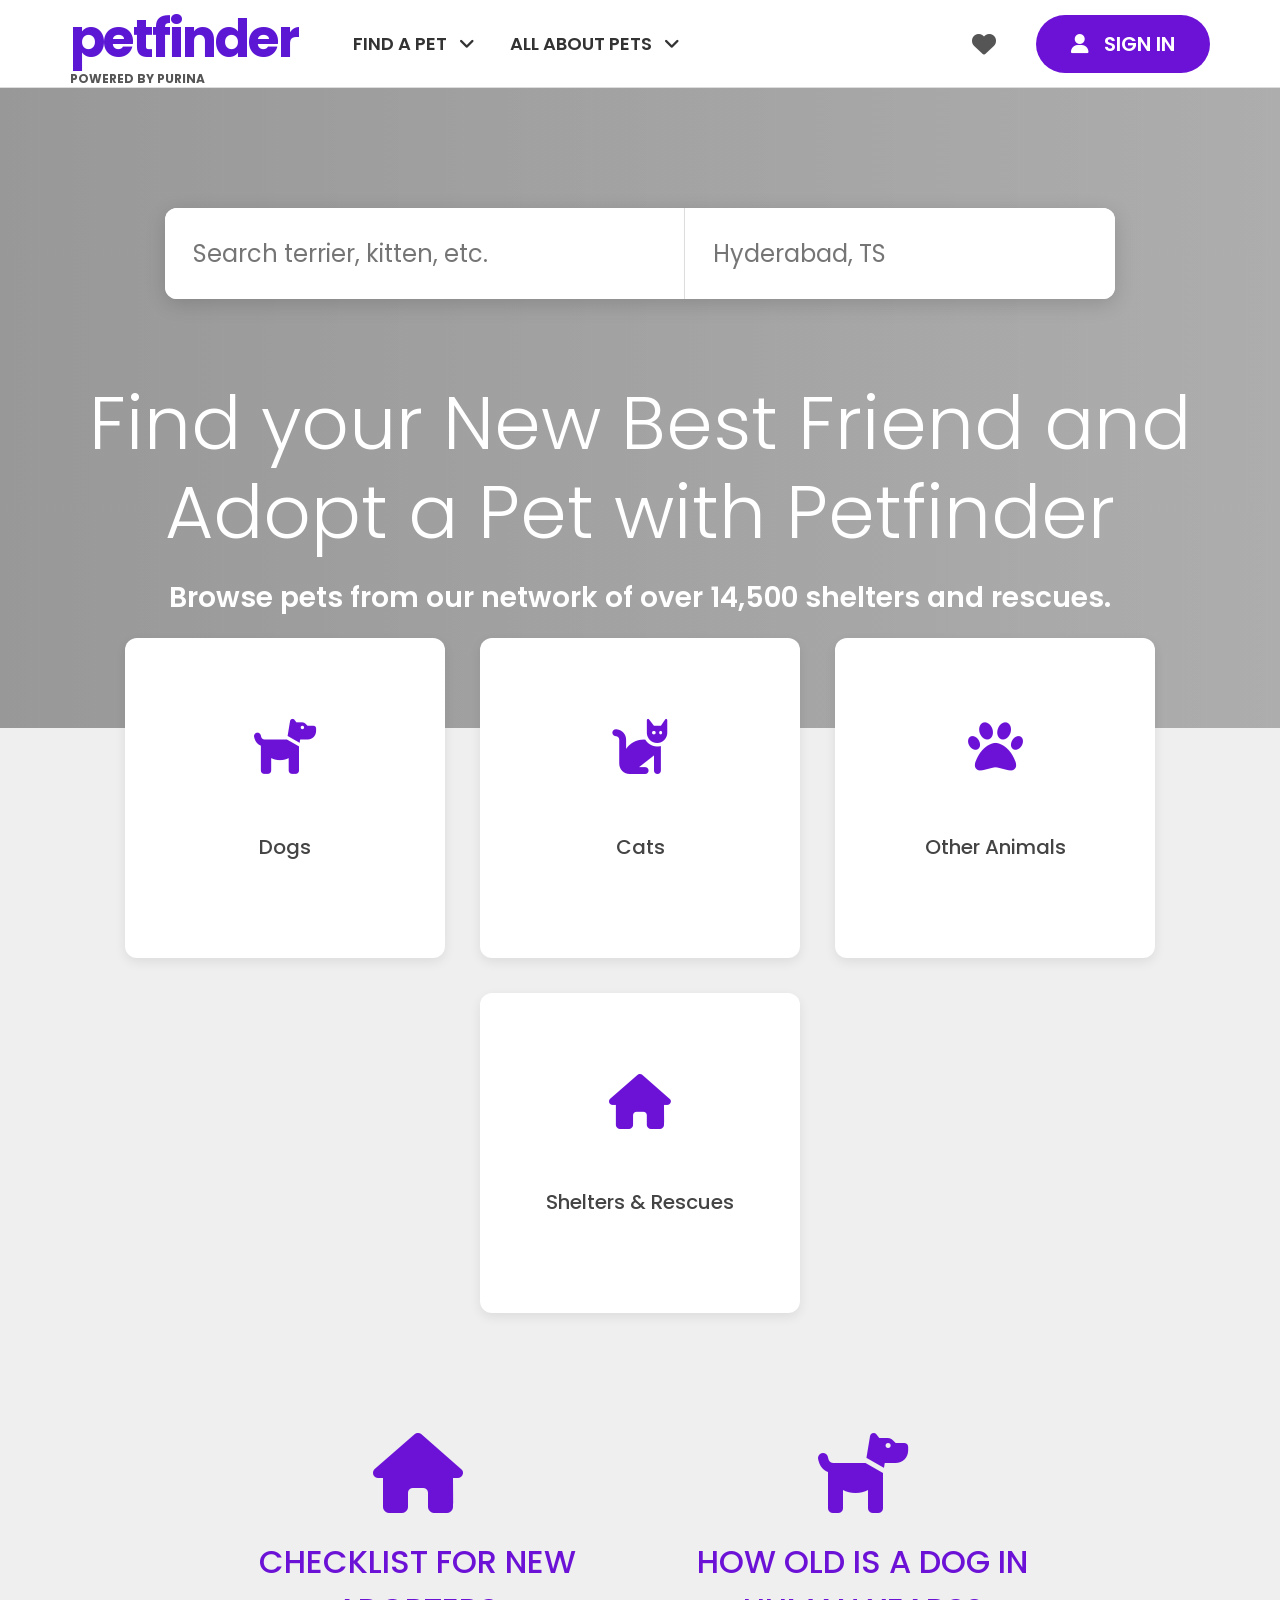
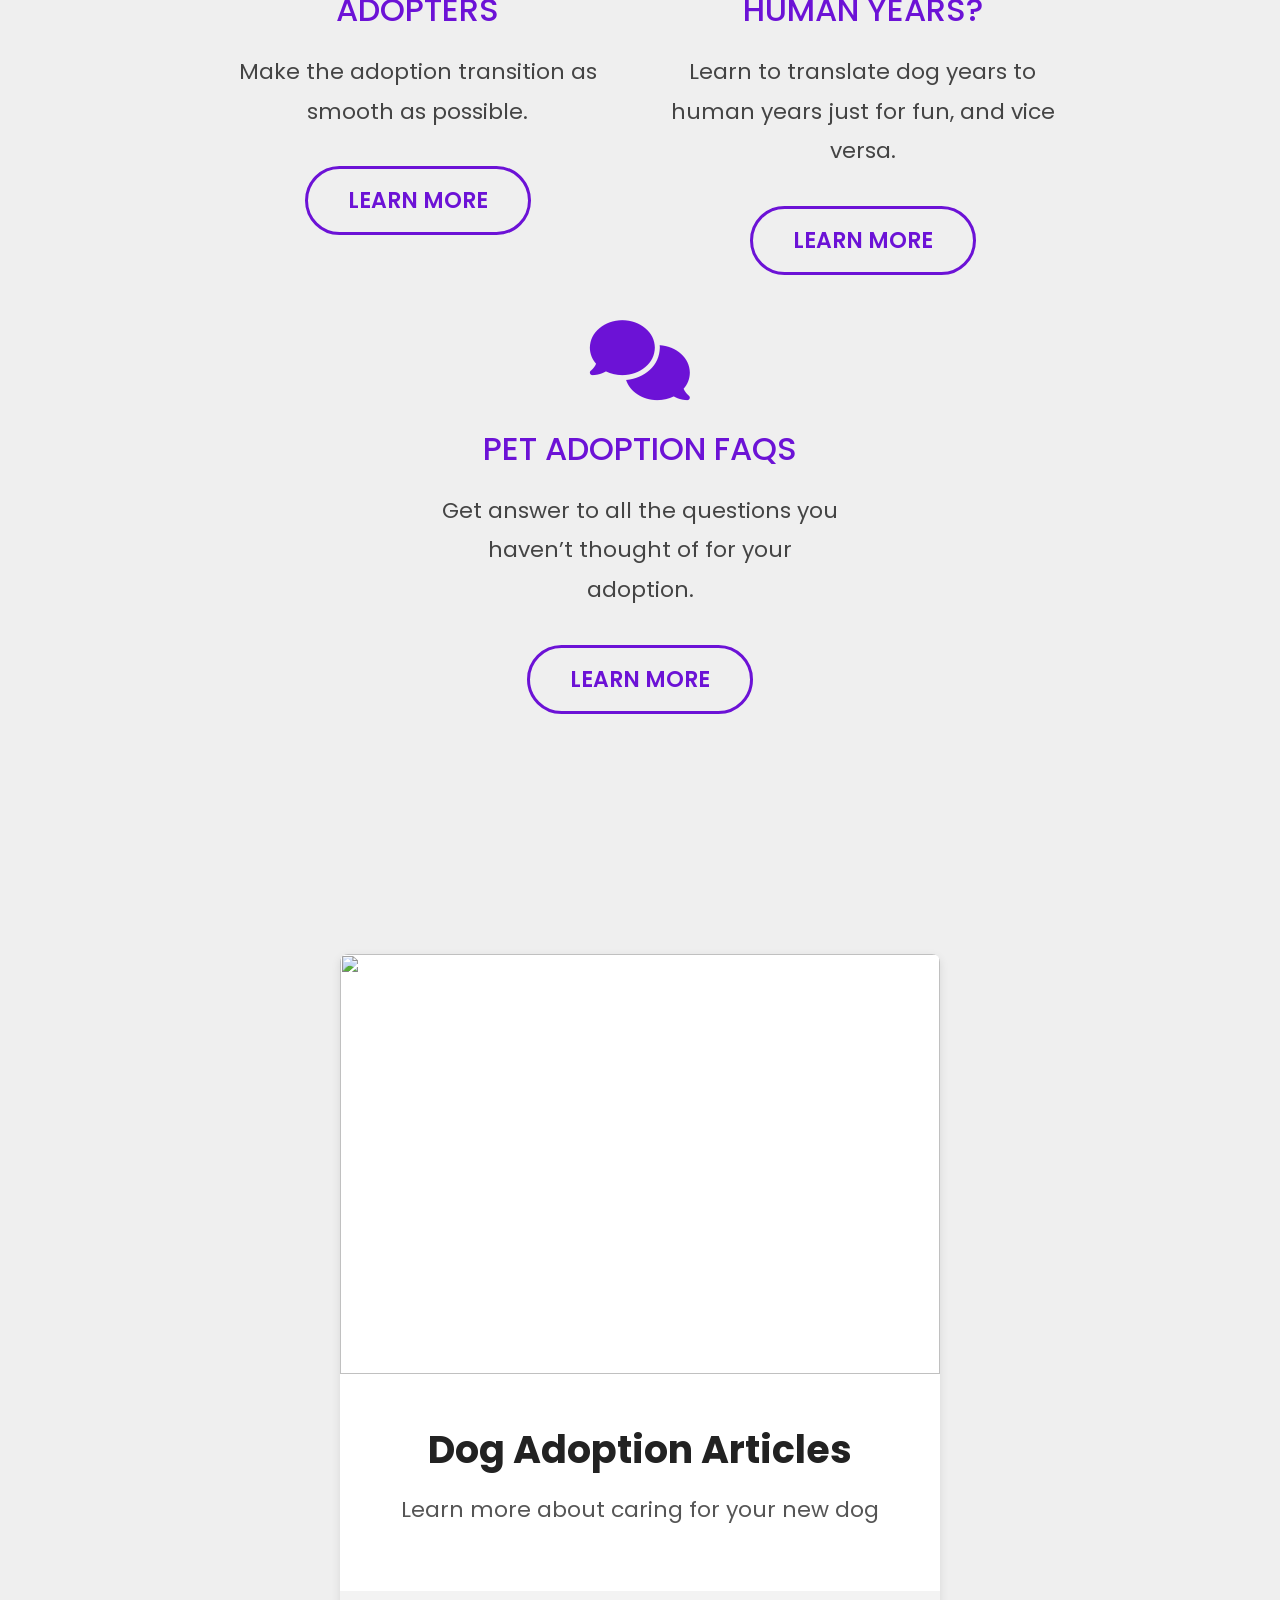
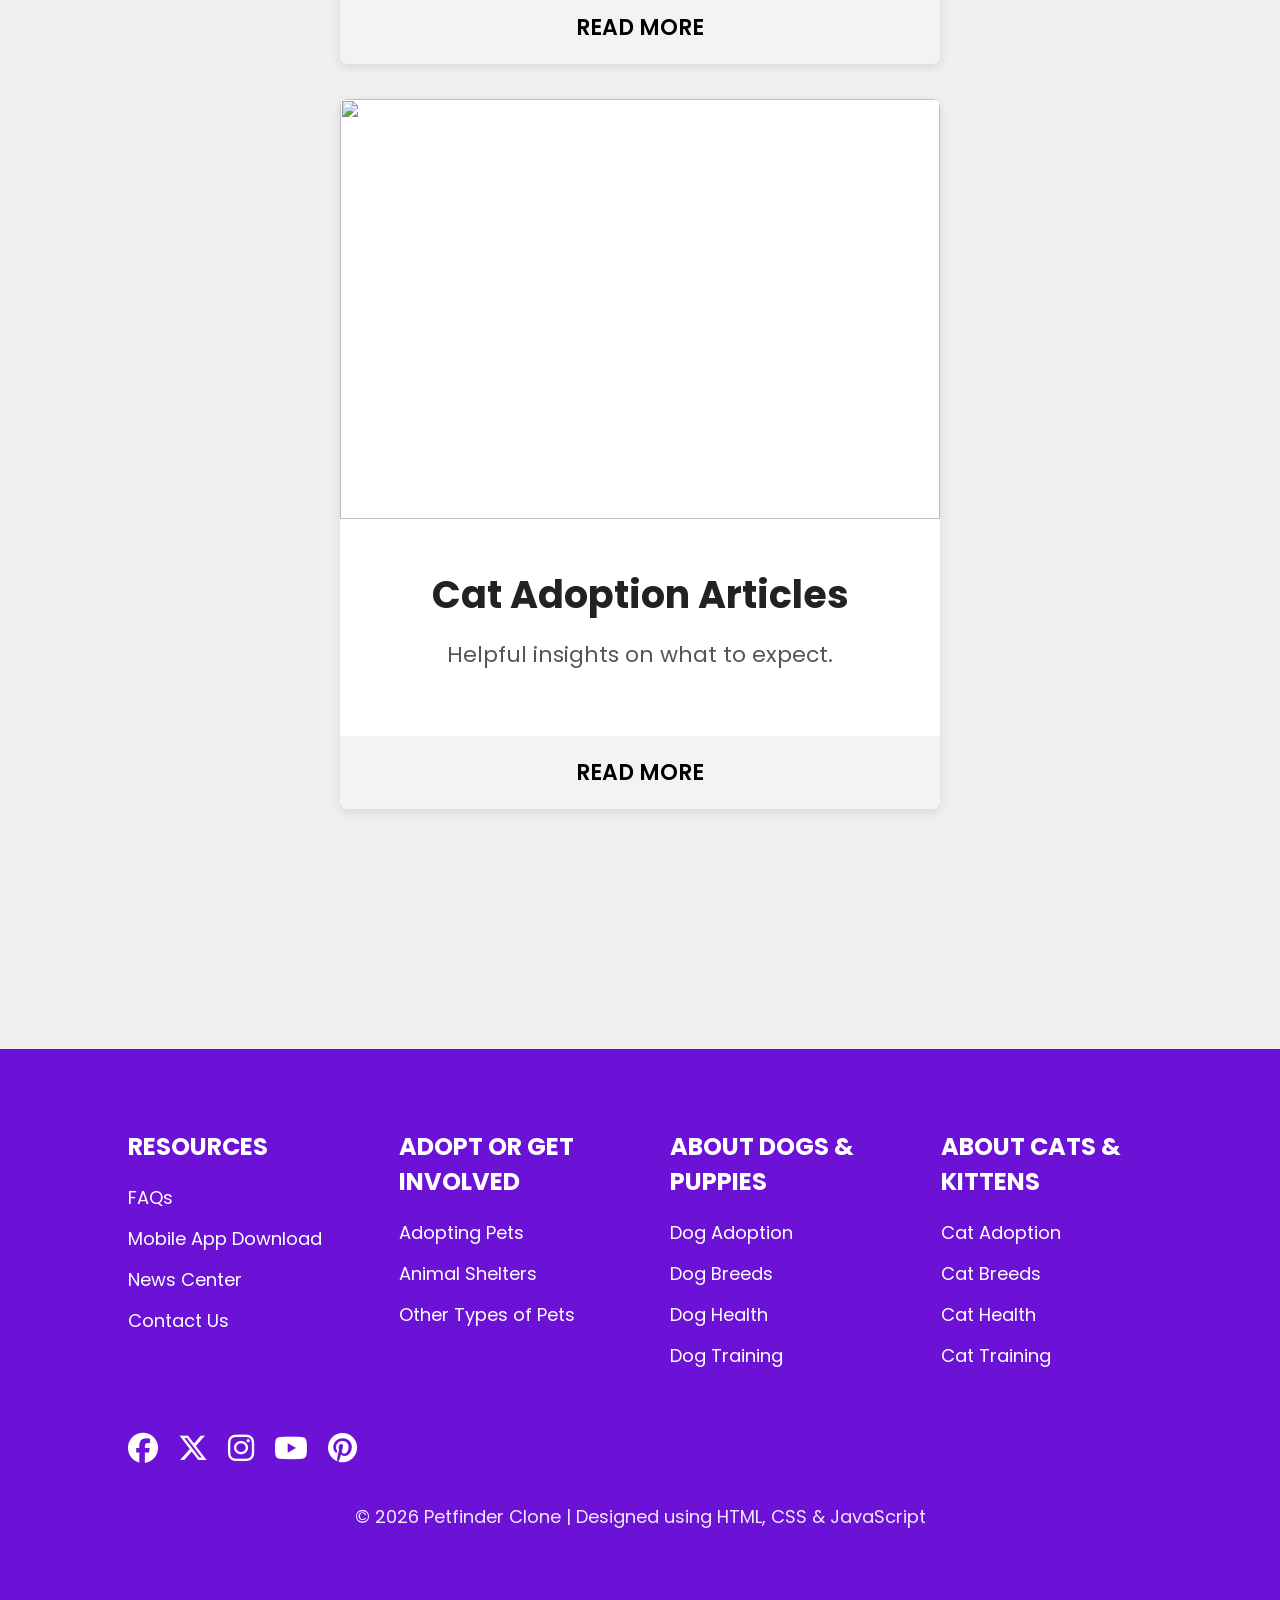
==== index.html @ 01333b32 "Add files via upload" ====
<!DOCTYPE html>
<html lang="en">
<head>
  <meta charset="UTF-8" />
  <meta name="viewport" content="width=device-width, initial-scale=1.0"/>
  <title>PetFinder Clone</title>

  <!-- Google Font -->
  <link rel="preconnect" href="https://fonts.googleapis.com">
  <link rel="preconnect" href="https://fonts.gstatic.com" crossorigin>
  <link href="https://fonts.googleapis.com/css2?family=Poppins:wght@300;400;500;600;700&display=swap" rel="stylesheet">

  <!-- Font Awesome -->
  <link rel="stylesheet"
  href="https://cdnjs.cloudflare.com/ajax/libs/font-awesome/6.5.1/css/all.min.css"/>

  <!-- CSS -->
  <link rel="stylesheet" href="style.css">
</head>

<body>

<!-- NAVBAR -->

<nav class="navbar">

  <div class="nav-left">

    <div class="logo">
      petfinder
      <span>POWERED BY PURINA</span>
    </div>

    <div class="nav-links">
      <div class="find-pet-wrapper">

<a href="#" id="findPet">
FIND A PET <i class="fa-solid fa-angle-down"></i>
</a>

<div class="find-pet-dropdown" id="findPetDropdown">

<div class="find-option">
Find a dog
</div>

<div class="find-option">
 Find a cat
</div>

<div class="find-option">
 Find Other Pets
</div>

</div>

</div>
      <div class="pets-wrapper">

<a href="#" id="allPetsBtn">
ALL ABOUT PETS <i class="fa-solid fa-angle-down"></i>
</a>

<!-- MAIN DROPDOWN -->

<div class="pets-dropdown" id="petsDropdown">

<div class="pets-item">

Dogs

<i class="fa-solid fa-angle-right"></i>

<!-- SUB DROPDOWN -->

<div class="sub-dropdown">

<div class="sub-item">Dog Breeds</div>

<div class="sub-item">Dog Adoption</div>

<div class="sub-item">Dog Health</div>

<div class="sub-item">Dog Training</div>

</div>

</div>

<div class="pets-item">

Cats

<i class="fa-solid fa-angle-right"></i>

<div class="sub-dropdown">

<div class="sub-item">Cat Breeds</div>

<div class="sub-item">Cat Adoption</div>

<div class="sub-item">Cat Health</div>

<div class="sub-item">Cat Care</div>

</div>

</div>

<div class="pets-item">

Birds

<i class="fa-solid fa-angle-right"></i>

<div class="sub-dropdown">

<div class="sub-item">Bird Care</div>

<div class="sub-item">Bird Food</div>

<div class="sub-item">Bird Training</div>

</div>

</div>

<div class="pets-item">

Small Pets

<i class="fa-solid fa-angle-right"></i>

<div class="sub-dropdown">

<div class="sub-item">Rabbit Care</div>

<div class="sub-item">Hamster Guide</div>

<div class="sub-item">Small Pet Food</div>

</div>

</div>

</div>

</div>
    </div>

  </div>

  <div class="nav-right">

    <div class="heart">
      <i class="fa-solid fa-heart"></i>
    </div>

    <button class="sign-btn">
      <i class="fa-solid fa-user"></i> SIGN IN
    </button>

  </div>

</nav>

<!-- HERO -->
 

<section class="hero">

  <div class="hero-overlay">

    <div class="search-box">

     <input 
type="text" 
id="searchInput"
placeholder="Search terrier, kitten, etc."
list="pet-options"/>

<datalist id="pet-options">

  <option value="Puppies and young dogs">

<option value="Large dogs">

<option value="Kittens and young cats">

<option value="Cats who are good with other cats">

<option value="Small dogs that are good with kids">

</datalist>

      <input type="text" class="location" placeholder="Hyderabad, TS"/>

      <button class="search-btn">
        <i class="fa-solid fa-magnifying-glass"></i>
      </button>

    </div>

    <h1>
      Find your New Best Friend and Adopt a Pet with Petfinder
    </h1>

    <p>
      Browse pets from our network of over 14,500 shelters and rescues.
    </p>

  </div>

</section>

<!-- PET CARDS -->

<section class="pet-cards" id="pets">

  <a href="dogs.html" class="card-link">

<div class="card">
  <i class="fa-solid fa-dog"></i>
  <h2>Dogs</h2>
</div>

</a>
  <a href="cats.html" class="card-link">

<div class="card">
  <i class="fa-solid fa-cat"></i>
  <h2>Cats</h2>
</div>

</a>

  <a href="other-animals.html" class="card-link">

<div class="card">
  <i class="fa-solid fa-paw"></i>
  <h2>Other Animals</h2>
</div>

</a>
<a href="shelters.html" class="card-link">
  <div class="card">
        <i class="fa-solid fa-house"></i>
    <h2>Shelters & Rescues</h2>
    </div>
  </a>

</section>

<!-- INFO SECTION -->

<section class="section" id="about">

  <div class="info-cards">

    <div class="info-card">

      <i class="fa-solid fa-house"></i>

      <h3>CHECKLIST FOR NEW ADOPTERS</h3>

      <p>
        Make the adoption transition as smooth as possible.
      </p>
      <a href="checklist.html">
        <button class="learn-btn">LEARN MORE</button>
      </a>

    </div>

    <div class="info-card">

      <i class="fa-solid fa-dog"></i>

      <h3>HOW OLD IS A DOG IN HUMAN YEARS?</h3>

      <p>
        Learn to translate dog years to human years just for fun, and vice versa.
      </p>
      <a href="dog-years.html">

      <button class="learn-btn">LEARN MORE</button>
      </a>

    </div>

    <div class="info-card">

      <i class="fa-solid fa-comments"></i>

      <h3>PET ADOPTION FAQS</h3>

      <p>
        Get answer to all the questions you haven’t thought of for your adoption.
      </p>
      <a href="pet-faqs.html">
        <button class="learn-btn">LEARN MORE</button>
    </a>

    </div>

  </div>

</section>

<!-- ARTICLES -->

<section class="section">

  <div class="article-container">

    <div class="article-card">

      <img src="https://images.unsplash.com/photo-1517849845537-4d257902454a?q=80&w=1500&auto=format&fit=crop">

      <div class="article-content">

        <h2>Dog Adoption Articles</h2>

        <p>
          Learn more about caring for your new dog
        </p>

      </div>
      <a href="dog-adoption.html">
<button class="read-btn">READ MORE</button>
</a>

    </div>

    <div class="article-card">

      <img src="https://images.unsplash.com/photo-1519052537078-e6302a4968d4?q=80&w=1500&auto=format&fit=crop">

      <div class="article-content">

        <h2>Cat Adoption Articles</h2>

        <p>
          Helpful insights on what to expect.
        </p>

      </div>
      <a href="cat-adoption.html">
<button class="read-btn">READ MORE</button>
</a>


    </div>

  </div>

</section>


<!-- FOOTER -->

<footer class="footer">

  <div class="footer-grid">

    <div>

      <h4>RESOURCES</h4>

      <ul>
        <li><a href="#">FAQs</a></li>
        <li><a href="#">Mobile App Download</a></li>
        <li><a href="#">News Center</a></li>
        <li><a href="#">Contact Us</a></li>
      </ul>

    </div>

    <div>

      <h4>ADOPT OR GET INVOLVED</h4>

      <ul>
        <li><a href="#">Adopting Pets</a></li>
        <li><a href="#">Animal Shelters</a></li>
        <li><a href="#">Other Types of Pets</a></li>
      </ul>

    </div>

    <div>

      <h4>ABOUT DOGS & PUPPIES</h4>

      <ul>
        <li><a href="#">Dog Adoption</a></li>
        <li><a href="#">Dog Breeds</a></li>
        <li><a href="#">Dog Health</a></li>
        <li><a href="#">Dog Training</a></li>
      </ul>

    </div>

    <div>

      <h4>ABOUT CATS & KITTENS</h4>

      <ul>
        <li><a href="#">Cat Adoption</a></li>
        <li><a href="#">Cat Breeds</a></li>
        <li><a href="#">Cat Health</a></li>
        <li><a href="#">Cat Training</a></li>
      </ul>

    </div>

  </div>

  <div class="socials">

    <i class="fa-brands fa-facebook"></i>
    <i class="fa-brands fa-x-twitter"></i>
    <i class="fa-brands fa-instagram"></i>
    <i class="fa-brands fa-youtube"></i>
    <i class="fa-brands fa-pinterest"></i>

  </div>

  <div class="copy">
    © 2026 Petfinder Clone | Designed using HTML, CSS & JavaScript
  </div>

</footer>
<!-- SIGN IN SIDEBAR -->

<div class="signin-overlay" id="signinOverlay">

<div class="signin-sidebar">

<!-- TOP -->

<div class="signin-top">

<div class="signin-logo">

petfinder

<span>
POWERED BY PURINA
</span>

</div>

<i class="fa-solid fa-xmark"
id="closeSignin"></i>

</div>

<!-- IMAGE -->

<img
src="https://images.unsplash.com/photo-1517849845537-4d257902454a?q=80&w=1200&auto=format&fit=crop"
class="signin-img">

<!-- CONTENT -->

<div class="signin-content">

<div class="signin-info">

<i class="fa-solid fa-gift"></i>

<p>
Did you know? You can use this Petfinder
account info to join myPurina and earn
rewards on your Purina purchases,
product reviews and more.
</p>

</div>

<!-- BUTTONS -->

<div class="signin-buttons">

<button class="create-btn">
Create Account
</button>

<button class="login-btn">
Log In
</button>

</div>

<!-- CONTINUE -->

<div class="continue">

<div class="line"></div>

<p>or continue with</p>

<div class="line"></div>

</div>

<!-- SOCIAL -->

<div class="social-login">

<div class="social-box">
<i class="fa-brands fa-google"></i>
</div>

<div class="social-box">
<i class="fa-brands fa-apple"></i>
</div>

<div class="social-box">
<i class="fa-brands fa-facebook-f"></i>
</div>

</div>

</div>

</div>

</div>


<!-- JS -->
<script src="script.js"></script>

</body>
</html>
---- style.css ----
*{
    margin:0;
    padding:0;
    box-sizing:border-box;
    font-family:'Poppins',sans-serif;
}

body{
    background:#efefef;
    overflow-x:hidden;
}

/* NAVBAR */

.navbar{
    width:100%;
    height:88px;
    background:white;
    display:flex;
    align-items:center;
    justify-content:space-between;
    padding:0 70px;
    position:sticky;
    top:0;
    z-index:1000;
    border-bottom:1px solid #ddd;
}

.nav-left{
    display:flex;
    align-items:center;
    gap:55px;
}

.logo{
    font-size:52px;
    font-weight:700;
    color:#5c17d4;
    letter-spacing:-2px;
}

.logo span{
    font-size:12px;
    display:block;
    margin-top:-8px;
    letter-spacing:0;
    color:#555;
}

.nav-links{
    display:flex;
    align-items:center;
    gap:35px;
}

.nav-links a{
    text-decoration:none;
    color:#333;
    font-weight:600;
    font-size:18px;
}

.nav-links a i{
    margin-left:8px;
}

.nav-right{
    display:flex;
    align-items:center;
    gap:25px;
}

.heart{
    width:55px;
    height:55px;
    border-radius:50%;
    display:flex;
    justify-content:center;
    align-items:center;
    color:#555;
    font-size:24px;
}

.sign-btn{
    background:#6c12d6;
    color:white;
    border:none;
    padding:14px 35px;
    border-radius:40px;
    font-size:20px;
    font-weight:600;
    cursor:pointer;
}

.sign-btn i{
    margin-right:10px;
}

/* HERO */

.hero{
    width:100%;
    height:640px;
    background:
    linear-gradient(rgba(0,0,0,.15),rgba(0,0,0,.15)),
    url('https://images.unsplash.com/photo-1517849845537-4d257902454a?q=80&w=1800&auto=format&fit=crop');
    background-size:cover;
    background-position:center;
    position:relative;
}

.hero-overlay{
    width:100%;
    height:100%;
    background:linear-gradient(to right,rgba(0,0,0,.25),rgba(0,0,0,.15));
    display:flex;
    flex-direction:column;
    align-items:center;
    padding-top:120px;
}

.search-box{
    width:950px;
    background:white;
    border-radius:12px;
    display:flex;
    overflow:hidden;
    box-shadow:0 5px 20px rgba(0,0,0,.15);
}

.search-box input{
    flex:1;
    padding:28px;
    border:none;
    outline:none;
    font-size:24px;
}

.location{
    border-left:1px solid #ddd !important;
}

.search-btn{
    width:90px;
    background:#6c12d6;
    border:none;
    color:white;
    font-size:30px;
    cursor:pointer;
}

.hero h1{
    color:white;
    font-size:74px;
    font-weight:300;
    margin-top:80px;
    text-align:center;
    width:90%;
    line-height:1.2;
}

.hero p{
    color:white;
    font-size:28px;
    font-weight:600;
    margin-top:20px;
}

.pet-cards{
    width:100%;
    display:flex;
    justify-content:center;
    gap:35px;
    margin-top:-90px;
    z-index:10;
    position:relative;
    flex-wrap:wrap;
}

.card{
    width:250px;
    background:white;
    border-radius:10px;
    text-align:center;
    padding:45px 20px;
    box-shadow:0 3px 10px rgba(0,0,0,.1);
    transition:.3s;
    cursor:pointer;
}

.card:hover{
    transform:translateY(-10px);
}

.card i{
    font-size:95px;
    color:#6c12d6;
}

.card h2{
    margin-top:25px;
    color:#444;
    font-size:30px;
    font-weight:500;
}

.section{
    width:100%;
    padding:120px 8%;
}

.info-cards{
    display:flex;
    justify-content:center;
    gap:45px;
    flex-wrap:wrap;
}

.info-card{
    width:400px;
    background:transparent;
    text-align:center;
}

.info-card i{
    font-size:80px;
    color:#6c12d6;
}

.info-card h3{
    margin-top:25px;
    color:#6c12d6;
    font-size:32px;
    font-weight:500;
}

.info-card p{
    margin-top:18px;
    color:#444;
    line-height:1.8;
    font-size:22px;
}

.learn-btn{
    margin-top:35px;
    padding:15px 40px;
    border:3px solid #6c12d6;
    background:transparent;
    border-radius:40px;
    color:#6c12d6;
    font-size:22px;
    font-weight:600;
    cursor:pointer;
}

.article-container{
    display:flex;
    justify-content:center;
    gap:35px;
    flex-wrap:wrap;
}

.article-card{
    width:600px;
    background:white;
    border-radius:8px;
    overflow:hidden;
    box-shadow:0 3px 10px rgba(0,0,0,.1);
}

.article-card img{
    width:100%;
    height:420px;
    object-fit:cover;
}

.article-content{
    padding:40px;
    text-align:center;
}

.article-content h2{
    font-size:38px;
    color:#222;
}

.article-content p{
    margin-top:15px;
    color:#555;
    font-size:22px;
}

.read-btn{
    margin-top:25px;
    width:100%;
    padding:20px;
    border:none;
    background:#f3f3f3;
    font-size:22px;
    font-weight:600;
    cursor:pointer;
}

.footer{
    margin-top:120px;
    background:#6c12d6;
    color:white;
    padding:80px 10%;
}

.footer-grid{
    display:grid;
    grid-template-columns:repeat(4,1fr);
    gap:60px;
}

.footer h4{
    font-size:24px;
    margin-bottom:20px;
}

.footer ul{
    list-style:none;
}

.footer ul li{
    margin-bottom:14px;
}

.footer ul li a{
    color:white;
    text-decoration:none;
    font-size:18px;
}

.socials{
    margin-top:50px;
    display:flex;
    gap:20px;
}

.socials i{
    font-size:30px;
    cursor:pointer;
}

.copy{
    margin-top:40px;
    text-align:center;
    font-size:18px;
    opacity:.9;
}

@media(max-width:1200px){

.search-box{
    width:90%;
}

.hero h1{
    font-size:55px;
}

.article-card{
    width:90%;
}

}

@media(max-width:992px){

.navbar{
    padding:0 25px;
}

.nav-links{
    display:none;
}

.hero{
    height:750px;
}

.hero h1{
    font-size:45px;
}

.hero p{
    font-size:20px;
}

.search-box{
    flex-direction:column;
}

.location{
    border-left:none !important;
    border-top:1px solid #ddd;
}

.search-btn{
    width:100%;
    height:80px;
}

.footer-grid{
    grid-template-columns:1fr 1fr;
}

}

@media(max-width:768px){

.hero h1{
    font-size:35px;
}

.card{
    width:90%;
}

.info-card{
    width:100%;
}

.footer-grid{
    grid-template-columns:1fr;
}

.logo{
    font-size:40px;
}

.sign-btn{
    padding:12px 20px;
    font-size:16px;
}

}
/* FIND A PET DROPDOWN */

.find-pet-wrapper{
    position:relative;
}

.find-pet-dropdown{
    width:320px;
    background:white;
    position:absolute;
    top:40px;
    left:0;
    border-radius:10px;
    overflow:hidden;
    box-shadow:0 8px 20px rgba(0,0,0,.15);

    display:none;
}

.find-option{
    padding:18px 22px;
    font-size:18px;
    color:#444;
    cursor:pointer;
    transition:.2s;
}

.find-option:hover{
    background:#f4eaff;
    color:#6c12d6;
}
/* ALL ABOUT PETS */

.pets-wrapper{
    position:relative;
}

.pets-dropdown{
    width:280px;
    background:white;
    position:absolute;
    top:40px;
    left:0;
    border-radius:10px;
    overflow:visible;
    box-shadow:0 8px 20px rgba(0,0,0,.15);
    z-index:999;

    display:none;
}

/* MAIN ITEM */

.pets-item{
    position:relative;
    padding:18px 22px;
    display:flex;
    justify-content:space-between;
    align-items:center;
    font-size:18px;
    color:#444;
    cursor:pointer;
    transition:.2s;
}

.pets-item:hover{
    background:#f4eaff;
    color:#6c12d6;
}

/* SUB DROPDOWN */

.sub-dropdown{
    width:240px;
    background:white;
    position:absolute;
    top:0;
    left:100%;
    border-radius:10px;
    overflow:hidden;
    box-shadow:0 8px 20px rgba(0,0,0,.15);

    display:none;
}

.pets-item:hover .sub-dropdown{
    display:block;
}

/* SUB ITEM */

.sub-item{
    padding:16px 20px;
    font-size:17px;
    color:#444;
    transition:.2s;
}

.sub-item:hover{
    background:#f4eaff;
    color:#6c12d6;
}
.card-link{
    text-decoration:none;
    color:inherit;
}
/* HOME CARDS */

.card{
    width:320px;
    height:320px;

    background:white;

    border-radius:12px;

    display:flex;
    flex-direction:column;
    justify-content:center;
    align-items:center;

    text-align:center;

    box-shadow:0 4px 12px rgba(0,0,0,.08);

    transition:.3s;
}

.card:hover{
    transform:translateY(-8px);
}

.card i{
    font-size:55px;
    color:#6c12d6;

    margin-bottom:18px;
}

.card h2{
    font-size:20px;
    font-weight:500;

    min-height:60px;

    display:flex;
    align-items:center;
    justify-content:center;
}
/* SIGN IN */

.signin-overlay{
position:fixed;
top:0;
left:0;

width:100%;
height:100vh;

background:rgba(0,0,0,.6);

display:none;

justify-content:flex-end;

z-index:9999;
}

.signin-sidebar{
width:400px;
height:100vh;

background:white;

overflow-y:auto;

animation:slide .3s ease;
}

/* ANIMATION */

@keyframes slide{

from{
transform:translateX(100%);
}

to{
transform:translateX(0);
}

}

/* TOP */

.signin-top{
display:flex;
justify-content:space-between;
align-items:center;

padding:20px 24px;

border-bottom:4px solid #6c12d6;
}

.signin-logo{
font-size:50px;
font-weight:700;
color:#6c12d6;
line-height:1;
}

.signin-logo span{
display:block;
font-size:10px;
color:#666;
margin-top:3px;
}

#closeSignin{
font-size:34px;
cursor:pointer;
}

/* IMAGE */

.signin-img{
width:100%;
height:260px;
object-fit:cover;
}

/* CONTENT */

.signin-content{
padding:26px;
}

.signin-info{
display:flex;
gap:16px;
align-items:flex-start;
}

.signin-info i{
font-size:40px;
color:#e60023;
margin-top:5px;
}

.signin-info p{
font-size:18px;
line-height:1.8;
color:#333;
}

/* BUTTONS */

.signin-buttons{
display:flex;
gap:14px;

margin-top:30px;
}

.create-btn,
.login-btn{
flex:1;

height:62px;

border-radius:8px;

font-size:18px;
font-weight:600;

cursor:pointer;
}

.create-btn{
background:#6c12d6;
color:white;
border:none;
}

.login-btn{
background:white;
border:2px solid #222;
}

/* CONTINUE */

.continue{
display:flex;
align-items:center;
gap:14px;

margin:35px 0;
}

.line{
flex:1;
height:1px;
background:#ddd;
}

.continue p{
font-size:17px;
color:#666;
white-space:nowrap;
}

/* SOCIAL */

.social-login{
display:flex;
gap:12px;
}

.social-box{
flex:1;

height:65px;

border:1px solid #ddd;

border-radius:8px;

display:flex;
justify-content:center;
align-items:center;

font-size:28px;

cursor:pointer;
}

/* MOBILE */

@media(max-width:500px){

.signin-sidebar{
width:100%;
}

.signin-logo{
font-size:38px;
}

.signin-info p{
font-size:16px;
}

}
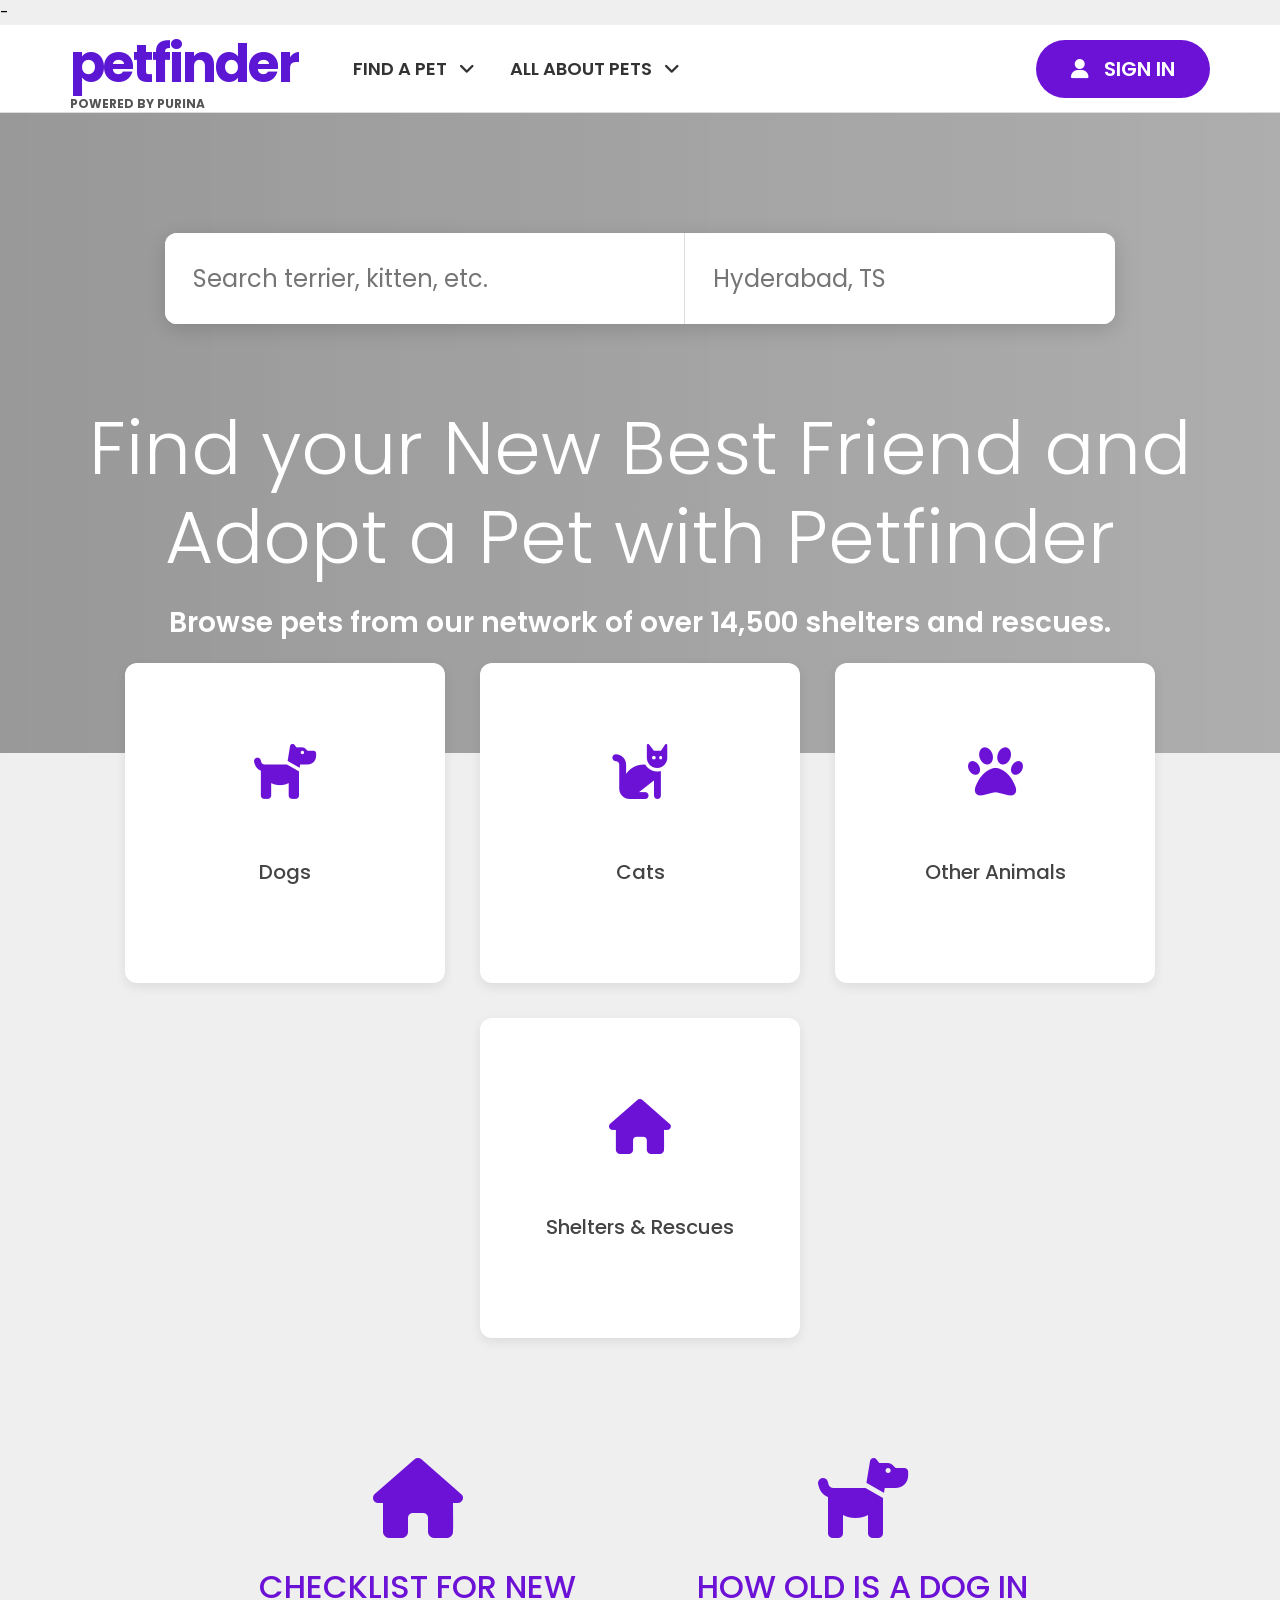
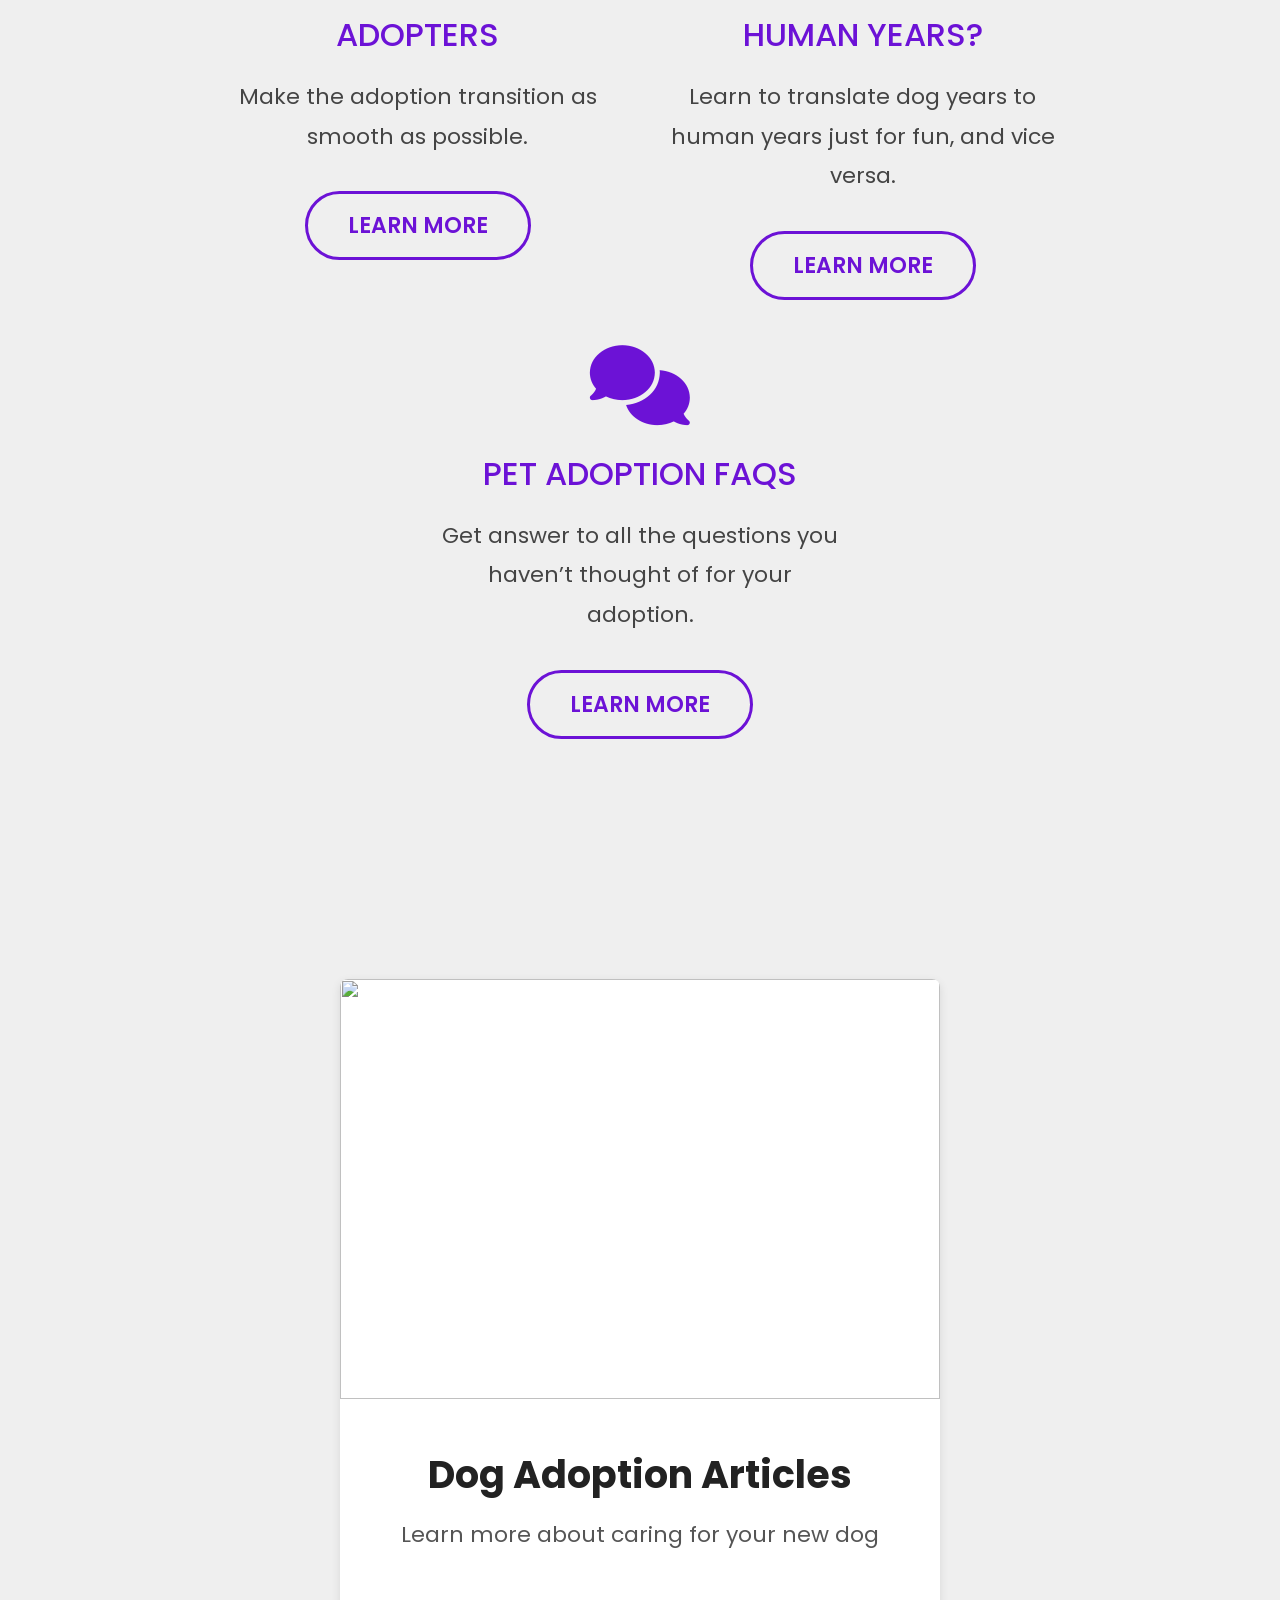
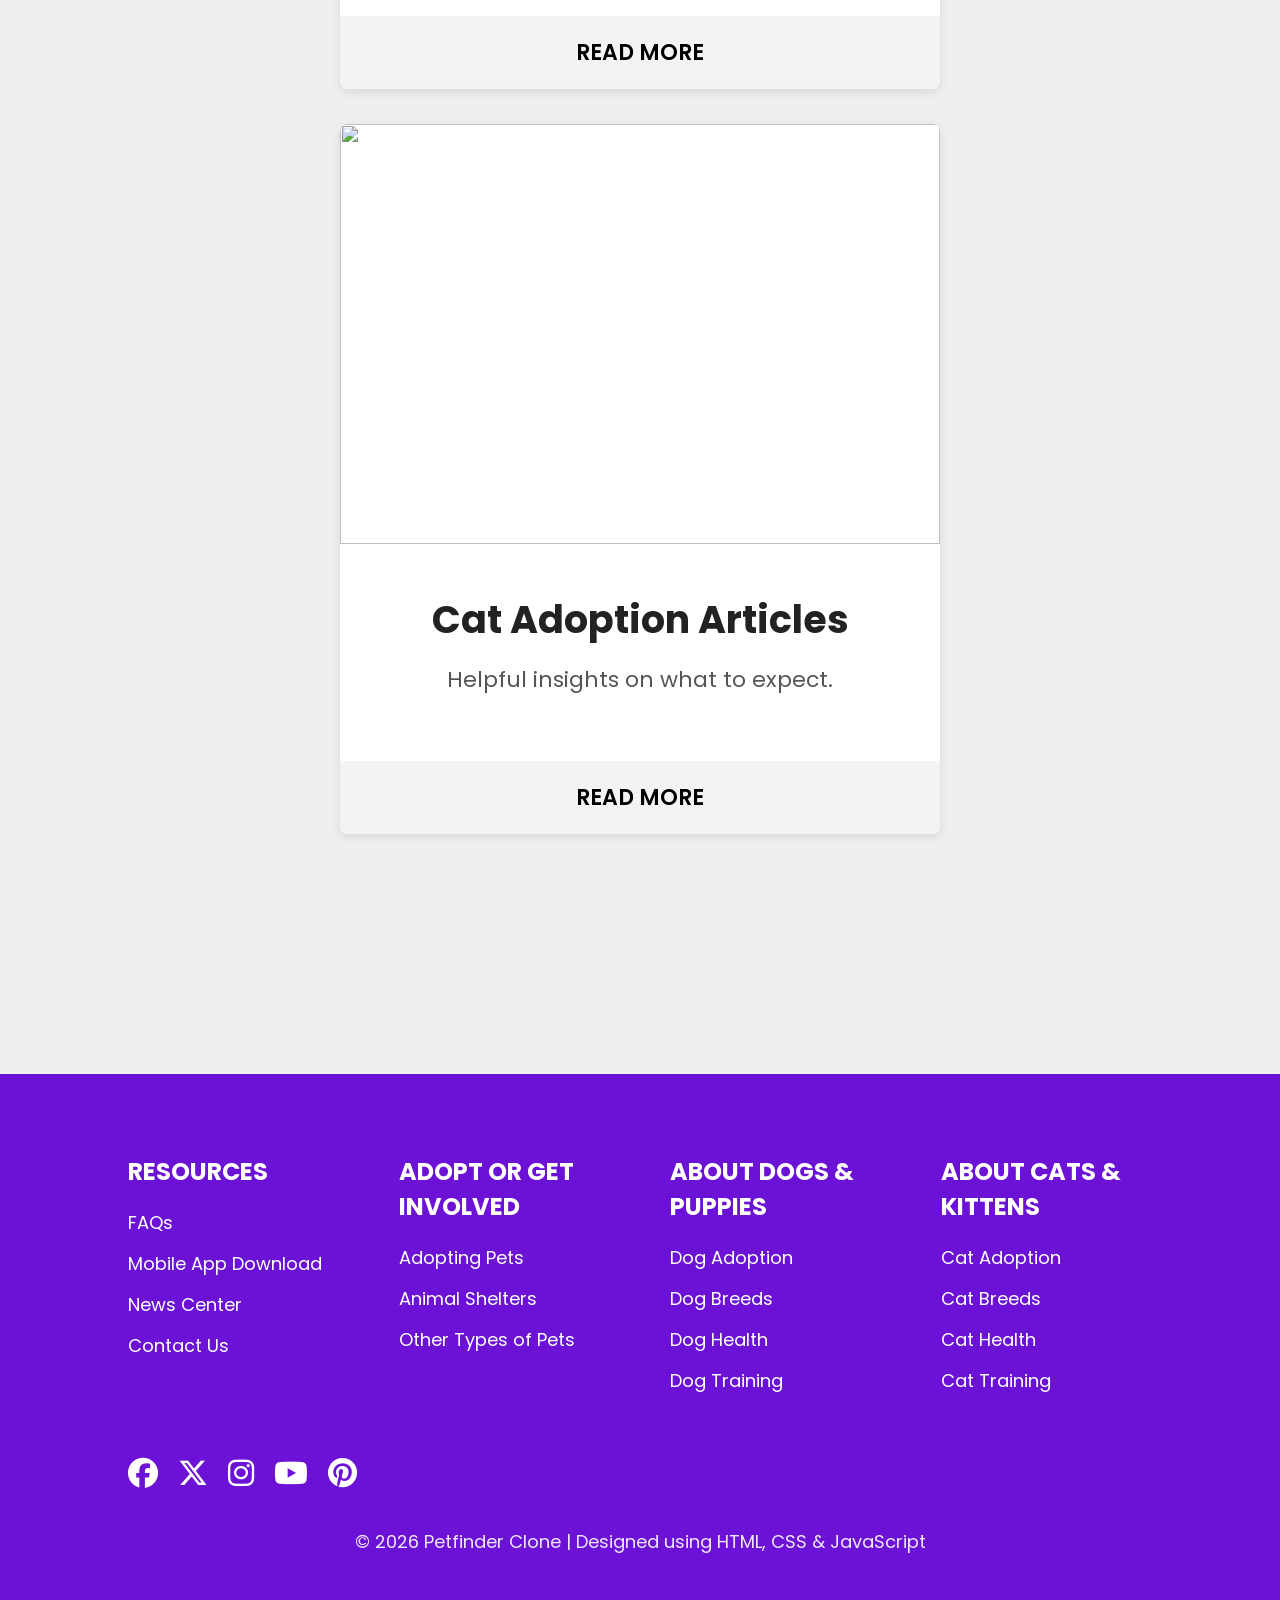
==== commit 9ed56123: "Add files via upload" ====
--- a/index.html
+++ b/index.html
@@ -16,7 +16,7 @@
 
   <!-- CSS -->
   <link rel="stylesheet" href="style.css">
-</head>
+</head>-
 
 <body>
 
@@ -152,9 +152,7 @@
 
   <div class="nav-right">
 
-    <div class="heart">
-      <i class="fa-solid fa-heart"></i>
-    </div>
+    
 
     <button class="sign-btn">
       <i class="fa-solid fa-user"></i> SIGN IN
--- a/style.css
+++ b/style.css
@@ -68,17 +68,6 @@
     display:flex;
     align-items:center;
     gap:25px;
-}
-
-.heart{
-    width:55px;
-    height:55px;
-    border-radius:50%;
-    display:flex;
-    justify-content:center;
-    align-items:center;
-    color:#555;
-    font-size:24px;
 }
 
 .sign-btn{
@@ -774,20 +763,3 @@
 cursor:pointer;
 }
 
-/* MOBILE */
-
-@media(max-width:500px){
-
-.signin-sidebar{
-width:100%;
-}
-
-.signin-logo{
-font-size:38px;
-}
-
-.signin-info p{
-font-size:16px;
-}
-
-}
